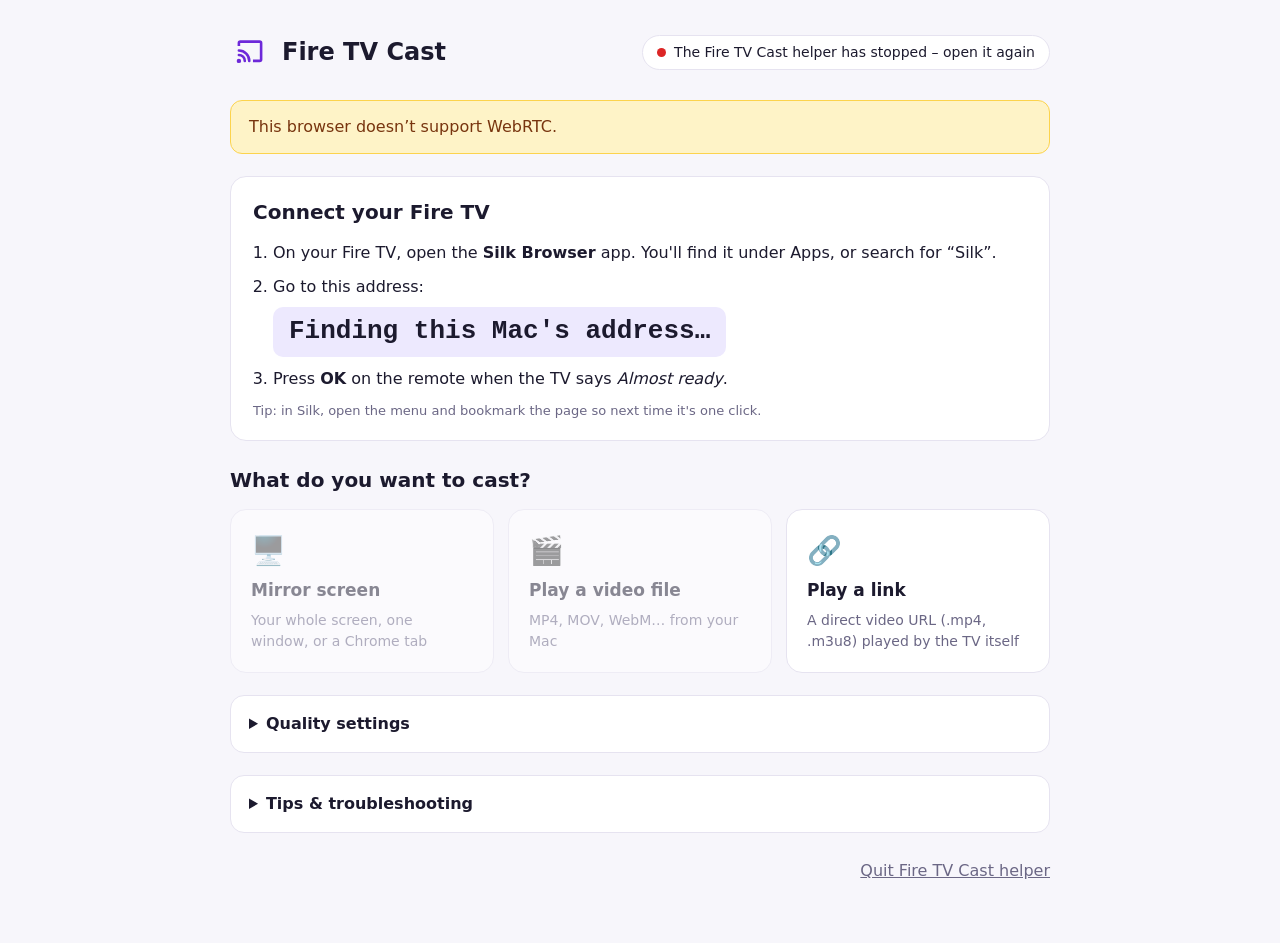
==== mac-helper/web/index.html @ 15e15fe0 "Add Mac helper app so casting works on Vega OS Fire TVs via Silk The Fire TV Stick 4K Select (Vega O" ====
<!doctype html>
<html lang="en">
<head>
<meta charset="utf-8">
<meta name="viewport" content="width=device-width, initial-scale=1">
<title>Fire TV Cast</title>
<link rel="stylesheet" href="sender.css">
</head>
<body>
<main>
  <header>
    <div class="brand">
      <svg viewBox="0 0 108 108" class="logo" aria-hidden="true">
        <path fill="none" stroke="currentColor" stroke-width="7" d="M24,38 L24,30 Q24,26 28,26 L80,26 Q84,26 84,30 L84,74 Q84,78 80,78 L62,78"/>
        <path fill="none" stroke="currentColor" stroke-width="7" stroke-linecap="round" d="M24,50 A28,28 0 0,1 52,78"/>
        <path fill="none" stroke="currentColor" stroke-width="7" stroke-linecap="round" d="M24,62 A16,16 0 0,1 40,78"/>
        <circle cx="24" cy="78" r="6" fill="currentColor"/>
      </svg>
      <h1>Fire TV Cast</h1>
    </div>
    <span id="tvStatus" class="pill"><i></i><span>Connecting…</span></span>
  </header>

  <div id="warning" class="warning hidden"></div>

  <section id="tvSetup" class="setup">
    <h2>Connect your Fire TV</h2>
    <ol>
      <li>On your Fire TV, open the <b>Silk Browser</b> app. You'll find it under Apps, or search for “Silk”.</li>
      <li>Go to this address:
        <div id="tvUrls" class="tv-urls"><span class="tv-url">Finding this Mac's address…</span></div>
      </li>
      <li>Press <b>OK</b> on the remote when the TV says <i>Almost ready</i>.</li>
    </ol>
    <p class="muted small">Tip: in Silk, open the menu and bookmark the page so next time it's one click.</p>
  </section>
  <p id="tvInfoLine" class="tv-info hidden"></p>

  <section id="choose">
    <h2>What do you want to cast?</h2>
    <div class="tiles">
      <button class="tile" id="btnScreen">
        <span class="tile-icon">🖥️</span>
        <span class="tile-title">Mirror screen</span>
        <span class="tile-sub">Your whole screen, one window, or a Chrome tab</span>
      </button>
      <button class="tile" id="btnFile">
        <span class="tile-icon">🎬</span>
        <span class="tile-title">Play a video file</span>
        <span class="tile-sub">MP4, MOV, WebM… from your Mac</span>
      </button>
      <button class="tile" id="btnLink">
        <span class="tile-icon">🔗</span>
        <span class="tile-title">Play a link</span>
        <span class="tile-sub">A direct video URL (.mp4, .m3u8) played by the TV itself</span>
      </button>
    </div>
    <input type="file" id="fileInput" accept="video/*,audio/*,.mkv,.mov,.m4v" hidden>

    <form id="linkForm" class="link-form hidden">
      <input id="linkInput" type="url" placeholder="https://example.com/video.mp4" required>
      <button class="primary" type="submit">Play on TV</button>
    </form>

    <details class="settings" id="settings">
      <summary>Quality settings</summary>
      <div class="grid">
        <label>Resolution
          <select id="optRes">
            <option value="720">720p – smoothest on busy Wi‑Fi</option>
            <option value="1080" selected>1080p – recommended</option>
            <option value="1440">1440p</option>
            <option value="2160">4K – needs strong 5 GHz Wi‑Fi</option>
          </select>
        </label>
        <label>Frame rate
          <select id="optFps">
            <option value="30" selected>30 fps</option>
            <option value="60">60 fps</option>
          </select>
        </label>
        <label>Optimise for
          <select id="optHint">
            <option value="motion" selected>Video &amp; motion</option>
            <option value="detail">Text &amp; sharp detail</option>
          </select>
        </label>
        <label>Video codec
          <select id="optCodec">
            <option value="h264" selected>H.264 (hardware, recommended)</option>
            <option value="vp8">VP8</option>
            <option value="vp9">VP9</option>
            <option value="auto">Browser default</option>
          </select>
        </label>
      </div>
    </details>
  </section>

  <section id="casting" class="hidden">
    <div class="casting-head">
      <div>
        <h2 id="castTitle">Casting</h2>
        <p id="castState" class="muted">Starting…</p>
      </div>
      <button id="btnStop" class="danger">Stop casting</button>
    </div>

    <div id="filePanel" class="hidden">
      <video id="localVideo" controls playsinline></video>
      <label class="check"><input type="checkbox" id="optLocalSound"> Also play sound on this Mac</label>
    </div>

    <div id="linkPanel" class="hidden">
      <div class="progress"><div id="linkBar"></div></div>
      <div class="link-controls">
        <button data-act="back">−10s</button>
        <button data-act="toggle" id="linkToggle">Pause</button>
        <button data-act="fwd">+30s</button>
        <span id="linkTime" class="muted">0:00 / 0:00</span>
      </div>
    </div>

    <pre id="senderStats" class="stats"></pre>
  </section>

  <details class="help">
    <summary>Tips &amp; troubleshooting</summary>
    <ul>
      <li><b>Sound when mirroring:</b> when sharing a Chrome <i>tab</i>, keep “Also share tab audio” on. For the whole screen, turn on “Also share system audio” (macOS 14.2+ and a recent Chrome).</li>
      <li><b>Best for movies:</b> use <i>Play a video file</i> – it streams the file itself rather than a picture of your screen.</li>
      <li><b>Choppy?</b> Pick 720p, put the Mac and TV on the same 5 GHz Wi‑Fi, or move closer to the router.</li>
      <li><b>The TV can't open the address:</b> make sure the Mac and the Fire TV are on the same Wi‑Fi (not a guest network), and that this helper is still running. If macOS asked whether Fire TV Cast may “accept incoming network connections”, it must be <i>Allow</i> (System Settings → Network → Firewall → Options).</li>
      <li><b>Mac asks whether Chrome may “find devices on your local network”:</b> click Allow (System Settings → Privacy &amp; Security → Local Network → Google Chrome).</li>
      <li><b>No sound on the TV:</b> press OK on the remote – the TV browser sometimes needs a button press before it will play sound.</li>
      <li>Press <b>Back</b> on the Fire TV remote to stop. <b>Menu (☰)</b> shows stream stats on the TV.</li>
    </ul>
  </details>

  <footer class="foot">
    <span id="helperVersion" class="muted small"></span>
    <button id="btnQuit" class="link-btn">Quit Fire TV Cast helper</button>
  </footer>
</main>
<script src="sender.js"></script>
</body>
</html>
---- mac-helper/web/sender.css ----
:root {
  --bg: #f7f6fb;
  --card: #ffffff;
  --fg: #1c1a2e;
  --muted: #6b6785;
  --line: #e6e3f0;
  --accent: #6d28d9;
  --accent-soft: #ede9fe;
  --danger: #dc2626;
  --ok: #16a34a;
  --warn: #d97706;
}
@media (prefers-color-scheme: dark) {
  :root {
    --bg: #0e0d18; --card: #181628; --fg: #f1effa; --muted: #a09cbc;
    --line: #2a2740; --accent: #a78bfa; --accent-soft: #2a2148;
  }
}
* { box-sizing: border-box; }
body {
  margin: 0; background: var(--bg); color: var(--fg);
  font: 16px/1.5 -apple-system, BlinkMacSystemFont, "Segoe UI", system-ui, sans-serif;
}
main { max-width: 860px; margin: 0 auto; padding: 32px 20px 60px; }
header { display: flex; align-items: center; justify-content: space-between; gap: 16px; margin-bottom: 28px; }
.brand { display: flex; align-items: center; gap: 12px; color: var(--accent); }
.brand h1 { font-size: 24px; margin: 0; color: var(--fg); }
.logo { width: 40px; height: 40px; }
h2 { font-size: 20px; margin: 0 0 14px; }
.muted { color: var(--muted); margin: 0; }
.hidden { display: none !important; }

.pill {
  display: inline-flex; align-items: center; gap: 8px; white-space: nowrap;
  padding: 6px 14px; border-radius: 999px; background: var(--card); border: 1px solid var(--line);
  font-size: 14px; font-weight: 500;
}
.pill i { width: 9px; height: 9px; border-radius: 50%; background: var(--muted); }
.pill.ok i { background: var(--ok); box-shadow: 0 0 0 3px rgba(22,163,74,.2); }
.pill.warn i { background: var(--warn); }
.pill.bad i { background: var(--danger); }

.warning {
  background: #fef3c7; color: #78350f; border: 1px solid #fcd34d;
  padding: 14px 18px; border-radius: 12px; margin-bottom: 22px;
}

.tiles { display: grid; grid-template-columns: repeat(3, 1fr); gap: 14px; }
@media (max-width: 680px) { .tiles { grid-template-columns: 1fr; } }
.tile {
  display: flex; flex-direction: column; align-items: flex-start; gap: 6px; text-align: left;
  padding: 20px; border-radius: 16px; border: 1px solid var(--line); background: var(--card);
  color: var(--fg); font: inherit; cursor: pointer; transition: transform .12s, border-color .12s, box-shadow .12s;
}
.tile:hover:not(:disabled) { transform: translateY(-2px); border-color: var(--accent); box-shadow: 0 8px 24px rgba(109,40,217,.12); }
.tile:disabled { opacity: .5; cursor: not-allowed; }
.tile-icon { font-size: 28px; }
.tile-title { font-weight: 600; font-size: 17px; }
.tile-sub { color: var(--muted); font-size: 14px; }

button { font: inherit; }
.primary, .danger, .link-controls button {
  border: 0; border-radius: 10px; padding: 10px 18px; font-weight: 600; cursor: pointer;
}
.primary { background: var(--accent); color: #fff; }
.danger { background: var(--danger); color: #fff; }
.link-controls button { background: var(--accent-soft); color: var(--fg); }

.link-form { display: flex; gap: 10px; margin-top: 14px; }
.link-form input {
  flex: 1; min-width: 0; padding: 10px 14px; border-radius: 10px; border: 1px solid var(--line);
  background: var(--card); color: var(--fg); font: inherit;
}

.settings, .help {
  margin-top: 22px; background: var(--card); border: 1px solid var(--line); border-radius: 14px; padding: 4px 18px;
}
.settings summary, .help summary { cursor: pointer; padding: 12px 0; font-weight: 600; }
.grid { display: grid; grid-template-columns: repeat(2, 1fr); gap: 14px; padding-bottom: 16px; }
@media (max-width: 600px) { .grid { grid-template-columns: 1fr; } }
.grid label { display: flex; flex-direction: column; gap: 6px; font-size: 14px; color: var(--muted); }
select {
  font: inherit; color: var(--fg); background: var(--bg); border: 1px solid var(--line);
  border-radius: 8px; padding: 8px 10px;
}
.help ul { padding-left: 20px; margin: 0 0 14px; color: var(--muted); }
.help li { margin-bottom: 8px; }
.help b { color: var(--fg); }

#casting {
  background: var(--card); border: 1px solid var(--line); border-radius: 16px; padding: 22px;
}
.casting-head { display: flex; align-items: flex-start; justify-content: space-between; gap: 16px; margin-bottom: 16px; }
.casting-head h2 { margin: 0 0 2px; }
#localVideo { width: 100%; max-height: 420px; background: #000; border-radius: 12px; }
.check { display: flex; align-items: center; gap: 8px; margin-top: 10px; color: var(--muted); font-size: 14px; }
.progress { height: 6px; border-radius: 3px; background: var(--line); overflow: hidden; margin: 6px 0 14px; }
#linkBar { height: 100%; width: 0; background: var(--accent); transition: width .5s linear; }
.link-controls { display: flex; align-items: center; gap: 10px; flex-wrap: wrap; }
.stats {
  margin: 16px 0 0; padding: 12px 14px; border-radius: 10px; background: var(--bg);
  font: 13px/1.5 ui-monospace, SFMono-Regular, Menlo, monospace; color: var(--muted); white-space: pre-wrap;
}
.stats:empty { display: none; }

.setup {
  background: var(--card); border: 1px solid var(--line); border-radius: 16px;
  padding: 20px 22px; margin-bottom: 24px;
}
.setup ol { margin: 0; padding-left: 20px; }
.setup li { margin-bottom: 10px; }
.tv-urls { display: flex; flex-direction: column; gap: 6px; margin-top: 8px; }
.tv-url {
  display: inline-block; align-self: flex-start;
  font: 600 26px/1.3 ui-monospace, SFMono-Regular, Menlo, monospace;
  padding: 8px 16px; border-radius: 10px; background: var(--accent-soft); color: var(--fg);
}
.tv-url.secondary { font-size: 15px; padding: 4px 10px; color: var(--muted); }
.small { font-size: 13px; }
.tv-info { margin: -10px 0 20px; color: var(--muted); font-size: 14px; }
.foot { display: flex; justify-content: space-between; align-items: center; margin-top: 26px; }
.link-btn { background: none; border: 0; color: var(--muted); text-decoration: underline; cursor: pointer; padding: 0; }
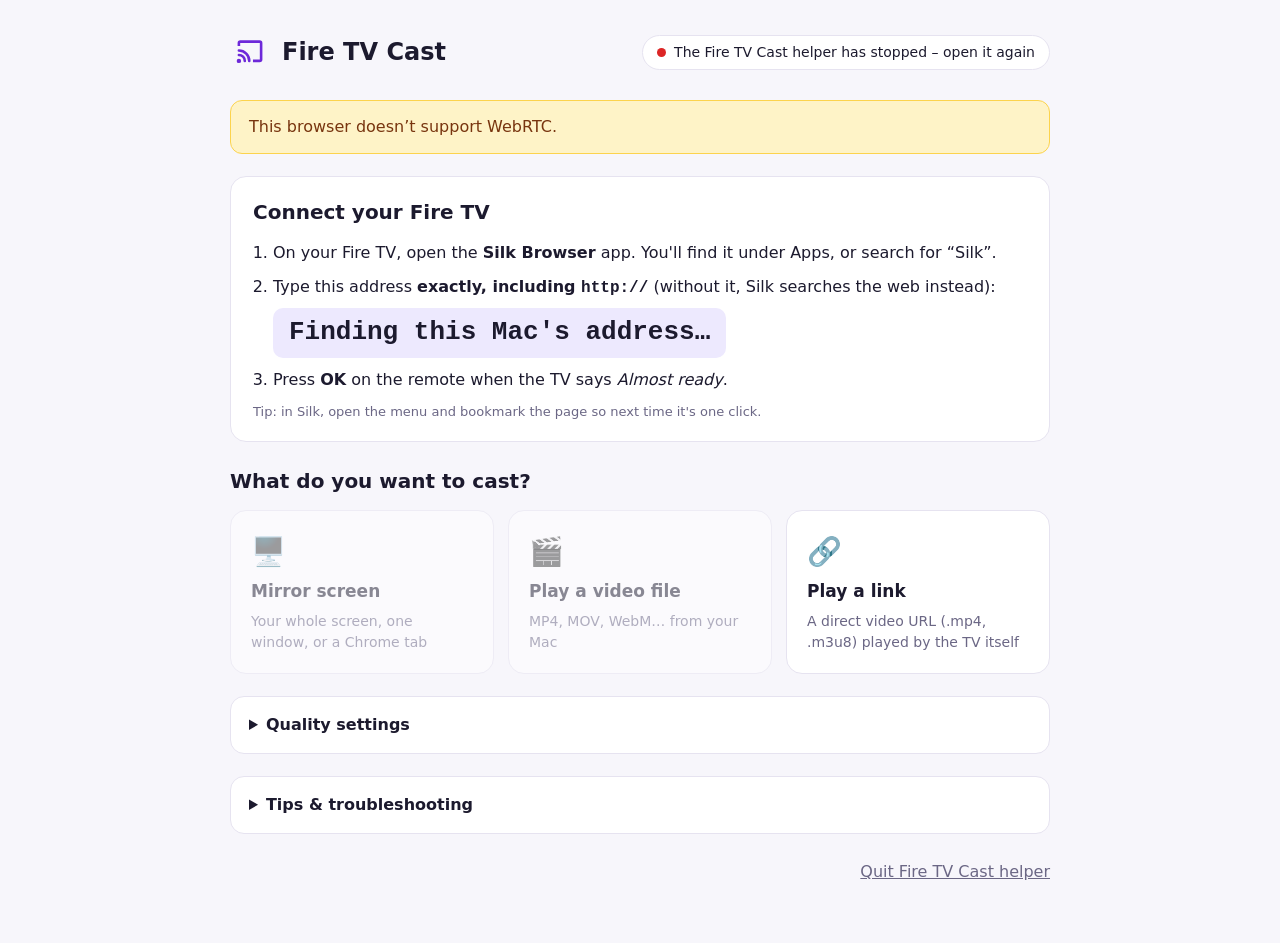
==== commit 1cc1ac80: "Show the TV address with http:// so Silk navigates instead of searching Co-Authored-By: Claude Opus " ====
--- a/mac-helper/web/index.html
+++ b/mac-helper/web/index.html
@@ -27,7 +27,7 @@
     <h2>Connect your Fire TV</h2>
     <ol>
       <li>On your Fire TV, open the <b>Silk Browser</b> app. You'll find it under Apps, or search for “Silk”.</li>
-      <li>Go to this address:
+      <li>Type this address <b>exactly, including <code>http://</code></b> (without it, Silk searches the web instead):
         <div id="tvUrls" class="tv-urls"><span class="tv-url">Finding this Mac's address…</span></div>
       </li>
       <li>Press <b>OK</b> on the remote when the TV says <i>Almost ready</i>.</li>
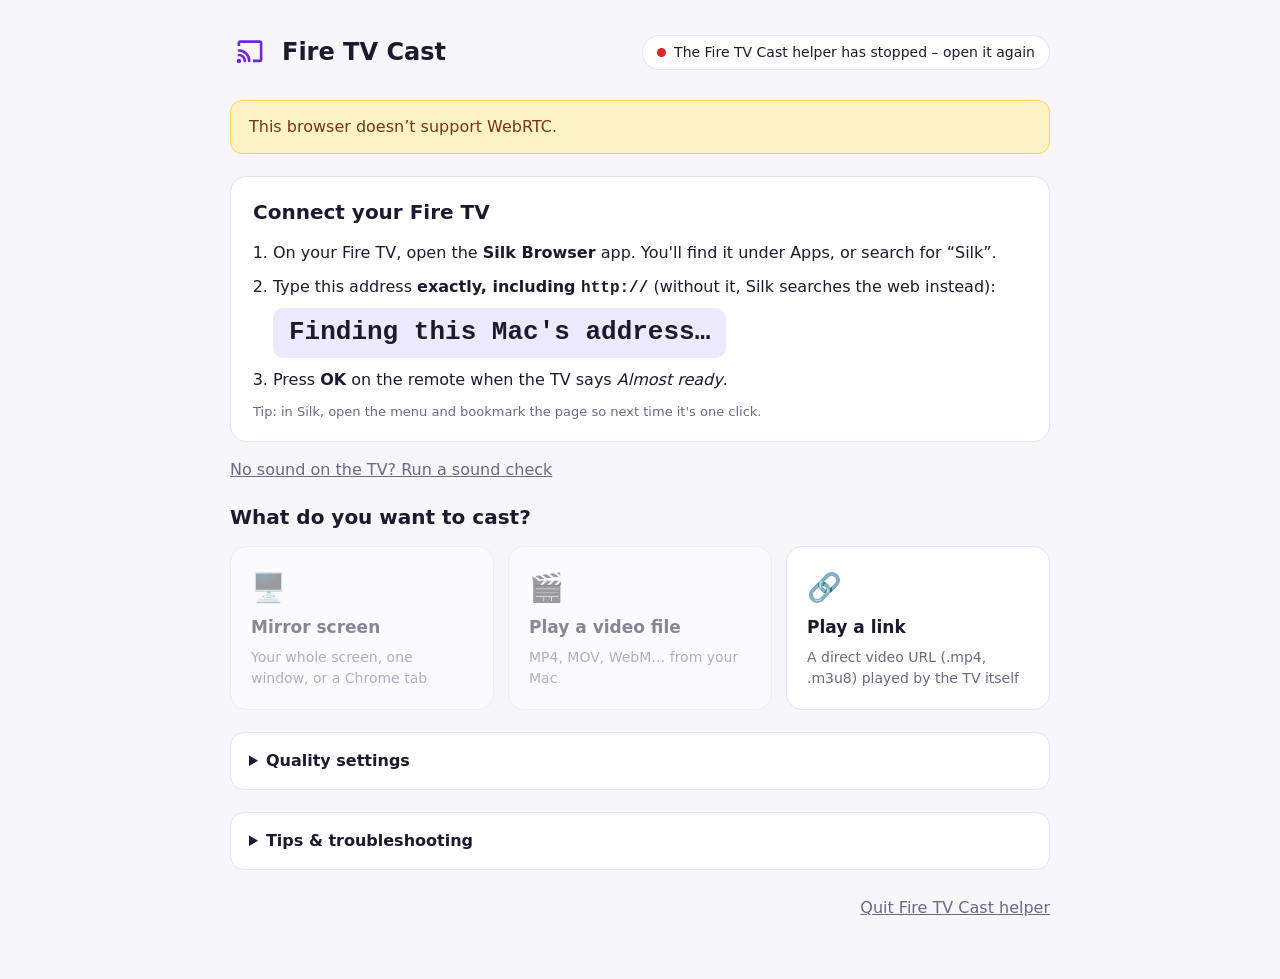
==== commit 36f8fa13: "Add a TV sound check that tests four audio paths Plays a WAV via <audio>, a Web Audio oscillator, an" ====
--- a/mac-helper/web/index.html
+++ b/mac-helper/web/index.html
@@ -35,6 +35,10 @@
     <p class="muted small">Tip: in Silk, open the menu and bookmark the page so next time it's one click.</p>
   </section>
   <p id="tvInfoLine" class="tv-info hidden"></p>
+  <div class="soundcheck-row">
+    <button id="btnSoundCheck" class="link-btn">No sound on the TV? Run a sound check</button>
+    <pre id="soundCheckLog" class="stats hidden"></pre>
+  </div>
 
   <section id="choose">
     <h2>What do you want to cast?</h2>
@@ -122,6 +126,17 @@
     </div>
 
     <pre id="senderStats" class="stats"></pre>
+    <div class="tv-sound">
+      <p id="tvAudio" class="muted small">TV sound: checking…</p>
+      <label class="small muted">No sound? Try the other
+        <select id="optAudioMethod">
+          <option value="webaudio" selected>Sound method A</option>
+          <option value="element">Sound method B</option>
+        </select>
+      </label>
+      <button id="btnTone" class="link-btn">Play test tone on TV</button>
+      <span id="toneResult" class="muted small"></span>
+    </div>
   </section>
 
   <details class="help">
@@ -137,6 +152,11 @@
     </ul>
   </details>
 
+  <div id="updateBox" class="update hidden">
+    <span id="updateText"></span>
+    <button id="btnUpdate" class="primary hidden"></button>
+  </div>
+
   <footer class="foot">
     <span id="helperVersion" class="muted small"></span>
     <button id="btnQuit" class="link-btn">Quit Fire TV Cast helper</button>
--- a/mac-helper/web/sender.css
+++ b/mac-helper/web/sender.css
@@ -120,3 +120,17 @@
 .tv-info { margin: -10px 0 20px; color: var(--muted); font-size: 14px; }
 .foot { display: flex; justify-content: space-between; align-items: center; margin-top: 26px; }
 .link-btn { background: none; border: 0; color: var(--muted); text-decoration: underline; cursor: pointer; padding: 0; }
+
+.tv-sound { margin-top: 12px; display: flex; flex-wrap: wrap; gap: 6px 14px; align-items: baseline; }
+.tv-sound p { margin: 0; flex-basis: 100%; }
+
+.update {
+  display: flex; align-items: center; justify-content: space-between; gap: 14px; flex-wrap: wrap;
+  margin-top: 22px; padding: 12px 16px; border-radius: 12px;
+  border: 1px solid var(--line); background: var(--card); color: var(--muted); font-size: 14px;
+}
+.update.update-ready { border-color: var(--accent); color: var(--fg); background: var(--accent-soft); }
+.update .primary { padding: 8px 14px; font-size: 14px; }
+
+.soundcheck-row { margin: -8px 0 20px; }
+.soundcheck-row .stats { margin-top: 8px; }
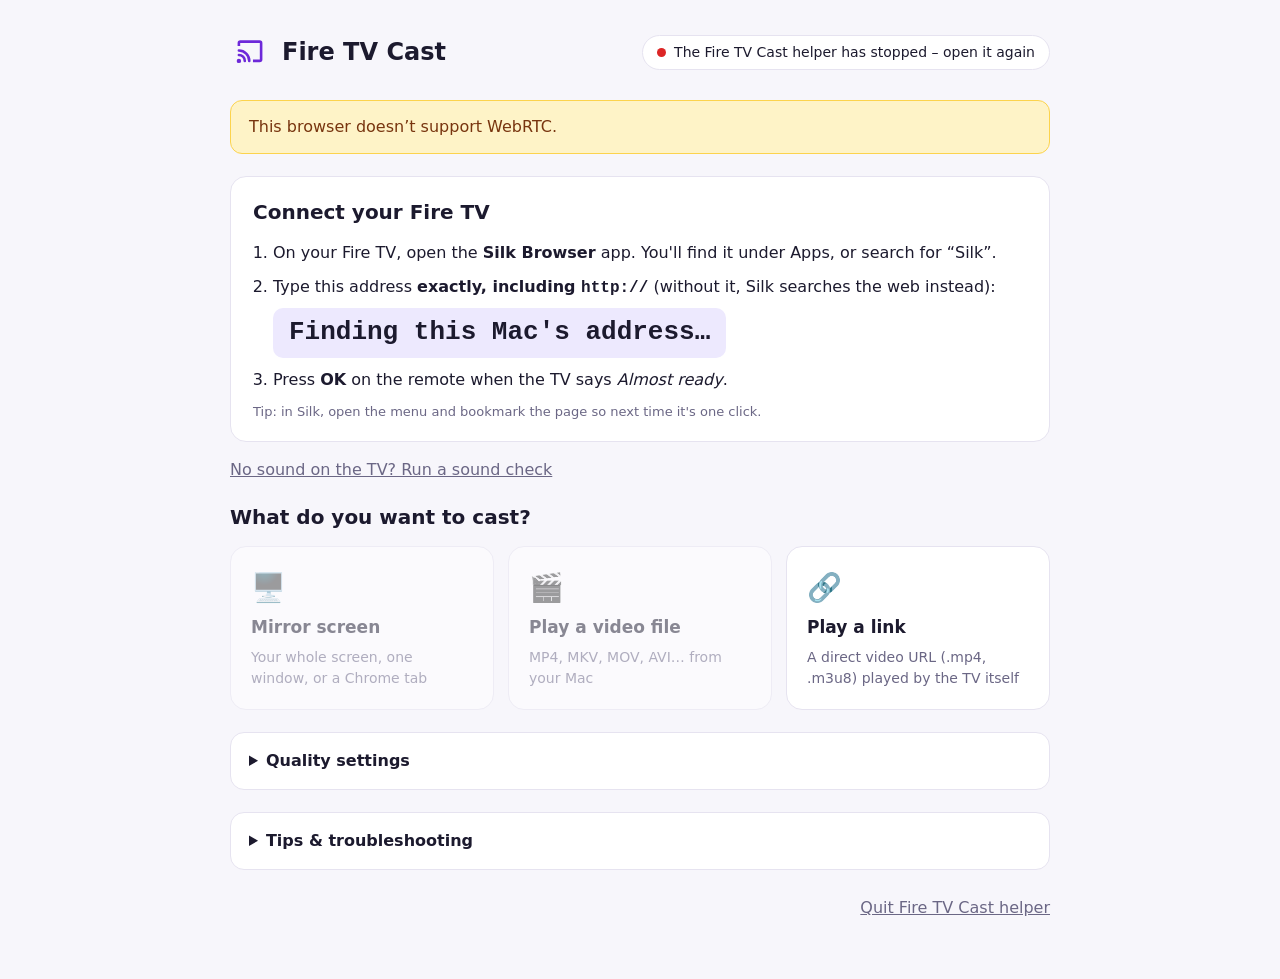
==== commit fc03bfac: "Play MKV and other formats by converting them on the fly with FFmpeg 'Play a video file' now uses a " ====
--- a/mac-helper/web/index.html
+++ b/mac-helper/web/index.html
@@ -51,7 +51,7 @@
       <button class="tile" id="btnFile">
         <span class="tile-icon">🎬</span>
         <span class="tile-title">Play a video file</span>
-        <span class="tile-sub">MP4, MOV, WebM… from your Mac</span>
+        <span class="tile-sub">MP4, MKV, MOV, AVI… from your Mac</span>
       </button>
       <button class="tile" id="btnLink">
         <span class="tile-icon">🔗</span>
@@ -59,7 +59,7 @@
         <span class="tile-sub">A direct video URL (.mp4, .m3u8) played by the TV itself</span>
       </button>
     </div>
-    <input type="file" id="fileInput" accept="video/*,audio/*,.mkv,.mov,.m4v" hidden>
+    <input type="file" id="fileInput" accept="video/*,audio/*,.mkv,.mov,.m4v,.avi" hidden>
 
     <form id="linkForm" class="link-form hidden">
       <input id="linkInput" type="url" placeholder="https://example.com/video.mp4" required>
@@ -112,6 +112,16 @@
 
     <div id="filePanel" class="hidden">
       <video id="localVideo" controls playsinline></video>
+      <div id="convControls" class="conv hidden">
+        <input type="range" id="convSeek" min="0" max="1000" value="0" aria-label="Position">
+        <div class="link-controls">
+          <button data-c="back">−10s</button>
+          <button data-c="toggle" id="convToggle">Pause</button>
+          <button data-c="fwd">+30s</button>
+          <span id="convTime" class="muted">0:00</span>
+        </div>
+        <p id="convNote" class="muted small"></p>
+      </div>
       <label class="check"><input type="checkbox" id="optLocalSound"> Also play sound on this Mac</label>
     </div>
 
@@ -143,7 +153,7 @@
     <summary>Tips &amp; troubleshooting</summary>
     <ul>
       <li><b>Sound when mirroring:</b> when sharing a Chrome <i>tab</i>, keep “Also share tab audio” on. For the whole screen, turn on “Also share system audio” (macOS 14.2+ and a recent Chrome).</li>
-      <li><b>Best for movies:</b> use <i>Play a video file</i> – it streams the file itself rather than a picture of your screen.</li>
+      <li><b>Best for movies:</b> use <i>Play a video file</i> – it streams the file itself rather than a picture of your screen. MKV and other formats are converted automatically.</li>
       <li><b>Choppy?</b> Pick 720p, put the Mac and TV on the same 5 GHz Wi‑Fi, or move closer to the router.</li>
       <li><b>The TV can't open the address:</b> make sure the Mac and the Fire TV are on the same Wi‑Fi (not a guest network), and that this helper is still running. If macOS asked whether Fire TV Cast may “accept incoming network connections”, it must be <i>Allow</i> (System Settings → Network → Firewall → Options).</li>
       <li><b>Mac asks whether Chrome may “find devices on your local network”:</b> click Allow (System Settings → Privacy &amp; Security → Local Network → Google Chrome).</li>
--- a/mac-helper/web/sender.css
+++ b/mac-helper/web/sender.css
@@ -134,3 +134,7 @@
 
 .soundcheck-row { margin: -8px 0 20px; }
 .soundcheck-row .stats { margin-top: 8px; }
+
+.conv { margin-top: 12px; }
+.conv input[type=range] { width: 100%; accent-color: var(--accent); margin: 4px 0 10px; }
+.conv p { margin: 8px 0 0; }
